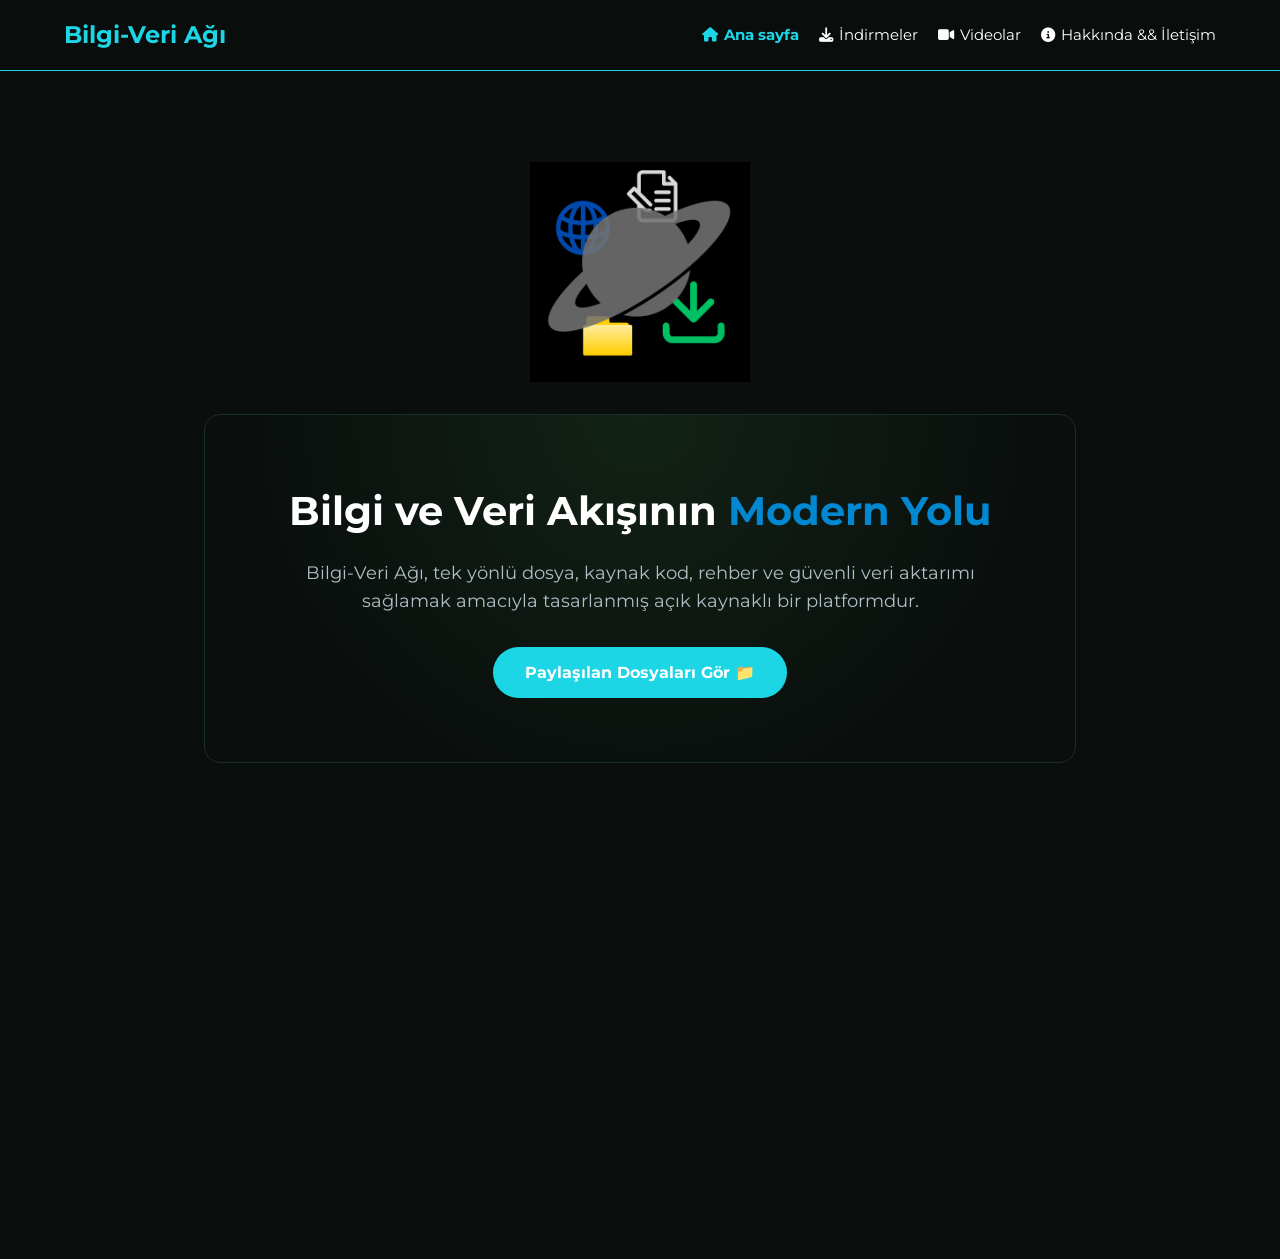
==== index.html @ def2b147 "Update index.html" ====
<!DOCTYPE html>
<html lang="tr">
<head>
    <meta charset="UTF-8">
    <meta name="viewport" content="width=device-width, initial-scale=1.0">
    <title>Bilgi-Veri Ağı - Ana Sayfa</title>
    
    <link rel="stylesheet" href="https://cdnjs.cloudflare.com/ajax/libs/font-awesome/6.5.1/css/all.min.css">
    <link rel="stylesheet" href="https://fonts.googleapis.com/css2?family=Montserrat:wght@400;700&display=swap">
    
    <style>
        :root {
            --bg-color: #0a0f0d;
            --card-bg: #121a16;
            --primary: #1CD6E6;
            --secondary: #0288d1;
            --text-main: #ffffff;
            --text-dim: #b0bec5;
            --transition: all 0.4s ease;
        }

        * { margin: 0; padding: 0; box-sizing: border-box; }

        body {
            font-family: 'Montserrat', sans-serif;
            background-color: var(--bg-color);
            color: var(--text-main);
            line-height: 1.6;
            overflow-x: hidden;
        }

        nav {
            background: rgba(10, 15, 13, 0.95);
            padding: 1rem 5%;
            display: flex;
            justify-content: space-between;
            align-items: center;
            position: fixed;
            width: 100%;
            top: 0;
            z-index: 1000;
            border-bottom: 1px solid var(--primary);
        }

        .logo { font-weight: 700; font-size: 1.5rem; color: var(--primary); }

        .nav-links { display: flex; list-style: none; }
        .nav-links li { margin-left: 20px; } /* Boşluğu biraz kıstık */
        
        .nav-links a {
            text-decoration: none;
            color: var(--text-main);
            font-weight: 400;
            transition: var(--transition);
            display: flex;
            align-items: center;
            font-size: 0.95rem; /* Yazı boyutunu biraz küçülttük */
        }
        
        .nav-links a i { margin-right: 6px; font-size: 0.9rem; }

        .nav-links a:hover { color: var(--secondary); }
        .nav-links .active-link { color: var(--primary); font-weight: 700; }

        .hamburger { display: none; cursor: pointer; font-size: 1.8rem; }

        main { margin-top: 130px; padding: 2rem 5%; max-width: 1000px; margin-left: auto; margin-right: auto; }

        .brand-logo-wrapper {
            display: flex;
            justify-content: center;
            align-items: center;
            margin-bottom: 2rem;
            width: 100%;
        }

        .brand-logo-img { max-width: 220px; height: auto; }

        .hero {
            text-align: center;
            padding: 4rem 2rem;
            background: radial-gradient(circle at top, #122216 0%, var(--bg-color) 70%);
            border-radius: 16px;
            border: 1px solid #1a2e23;
            margin-bottom: 3rem;
        }

        .hero h1 { font-size: 2.5rem; font-weight: 700; color: var(--text-main); margin-bottom: 1rem; }
        .hero h1 span { color: var(--secondary); }

        .hero p { font-size: 1.1rem; color: var(--text-dim); max-width: 700px; margin: 0 auto 2rem auto; }

        .btn-primary {
            display: inline-block;
            background: var(--primary);
            color: white;
            padding: 0.8rem 2rem;
            border-radius: 30px;
            text-decoration: none;
            font-weight: 700;
            transition: var(--transition);
        }
        
        .btn-primary:hover {
            background: transparent;
            border: 1px solid var(--secondary);
            color: var(--secondary);
        }

        .features-grid {
            display: grid;
            grid-template-columns: repeat(auto-fit, minmax(280px, 1fr));
            gap: 2rem;
        }

        .feature-card { background: var(--card-bg); padding: 2rem; border-radius: 12px; border: 1px solid #1a2e23; }
        .feature-card h3 { color: var(--primary); margin-bottom: 0.8rem; }
        .feature-card p { color: var(--text-dim); }

        @media (max-width: 768px) {
            .nav-links {
                display: none;
                flex-direction: column;
                position: absolute;
                top: 100%; left: 0; width: 100%;
                background: var(--bg-color);
                padding: 2rem;
            }
            .nav-links.active { display: flex; }
            .nav-links li { margin: 1rem 0; }
            .hamburger { display: block; }
        }
    </style>
</head>
<body>

    <nav>
        <div class="logo">Bilgi-Veri Ağı</div>
        <div class="hamburger" id="hamburger">☰</div>
        <ul class="nav-links" id="nav-links">
            <li><a href="index.html" class="active-link"><i class="fa-solid fa-house"></i> Ana sayfa</a></li>
            <li><a href="indir.html"><i class="fa-solid fa-download"></i> İndirmeler</a></li>
            <li><a href="videolar.html"><i class="fa-solid fa-video"></i> Videolar</a></li>
            <li><a href="iletisim.html"><i class="fa-solid fa-circle-info"></i> Hakkında && İletişim</a></li>
        </ul>
    </nav>

    <main>
        <div class="brand-logo-wrapper">
            <img src="logo.png" alt="Bilgi-Veri Ağı" class="brand-logo-img">
        </div>

        <section class="hero">
            <h1>Bilgi ve Veri Akışının <span>Modern Yolu</span></h1>
            <p>Bilgi-Veri Ağı, tek yönlü dosya, kaynak kod, rehber ve güvenli veri aktarımı sağlamak amacıyla tasarlanmış açık kaynaklı bir platformdur.</p>
            <a href="indir.html" class="btn-primary">Paylaşılan Dosyaları Gör 📁</a>
        </section>

        <div class="features-grid">
            <div class="feature-card">
                <h3>⚡ Hızlı Erişim</h3>
                <p>İhtiyacınız olan dosyalara doğrudan ve kesintisiz bir şekilde ulaşın.</p>
            </div>
            <div class="feature-card">
                <h3>🎨 Modern Arayüz</h3>
                <p>Göz yormayan koyu yeşil tonları ve modern tasarım.</p>
            </div>
            <div class="feature-card">
                <h3>🔒 Güvenli Paylaşım</h3>
                <p>Paylaşılan tüm varlıklar güvenlik taramasından geçirilir.</p>
            </div>
        </div>
    </main>

    <script src="main.js"></script>
</body>
</html>
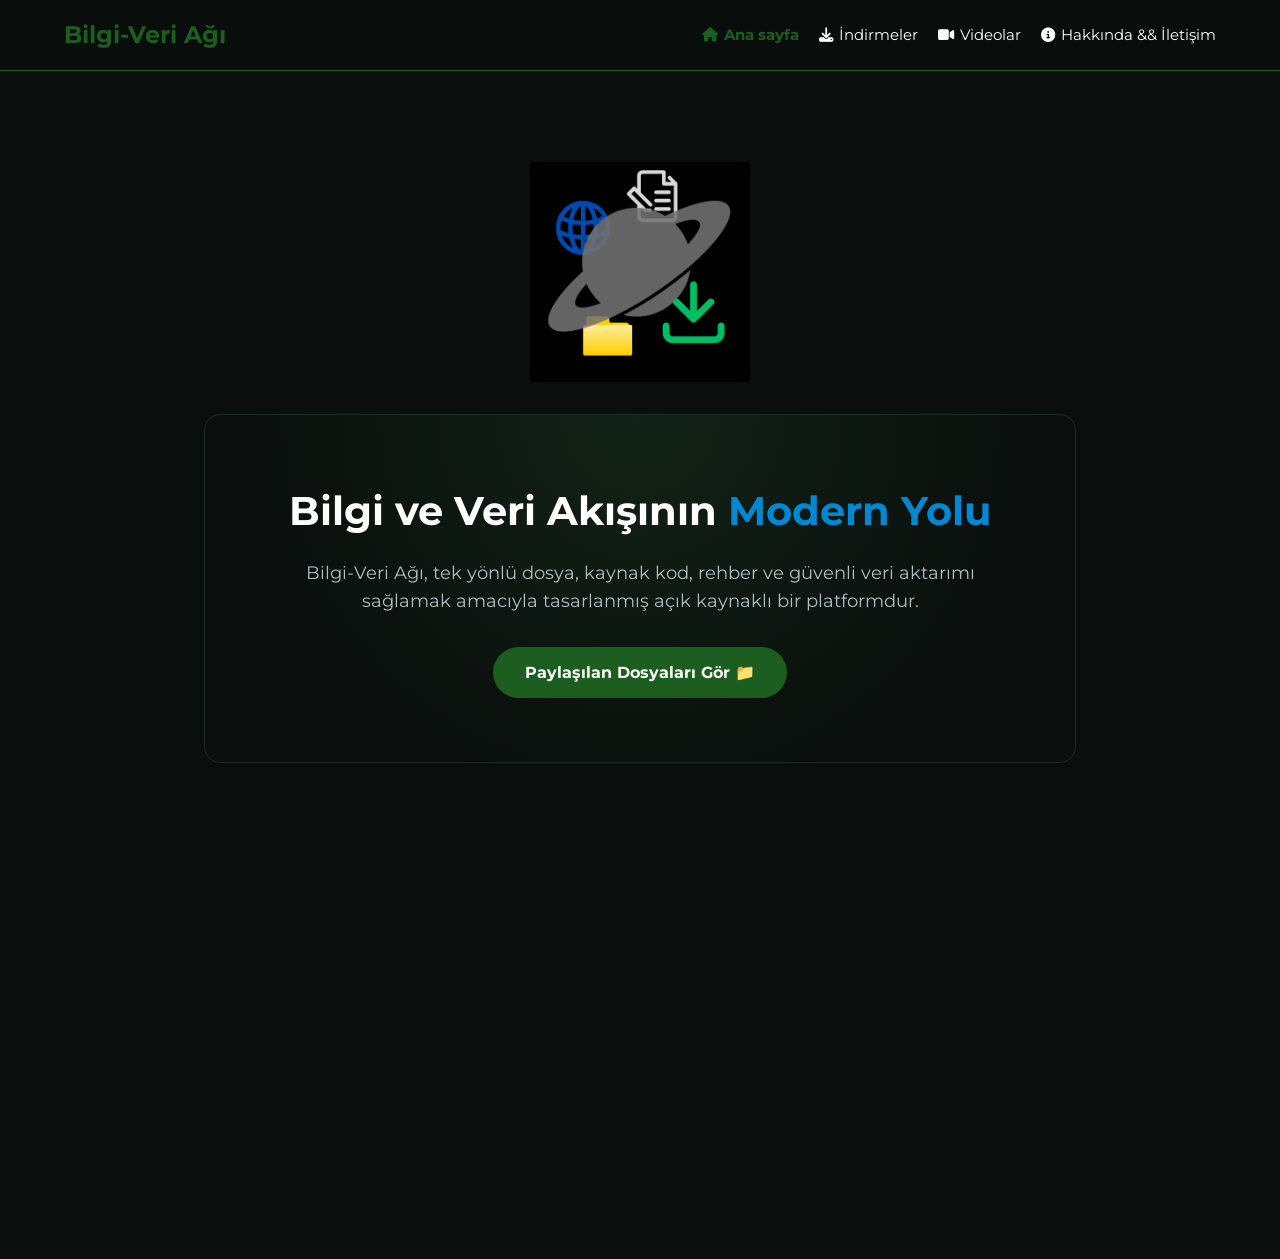
==== commit fc5d5807: "Update index.html" ====
--- a/index.html
+++ b/index.html
@@ -12,7 +12,7 @@
         :root {
             --bg-color: #0a0f0d;
             --card-bg: #121a16;
-            --primary: #1CD6E6;
+            --primary: #1b5e20;
             --secondary: #0288d1;
             --text-main: #ffffff;
             --text-dim: #b0bec5;
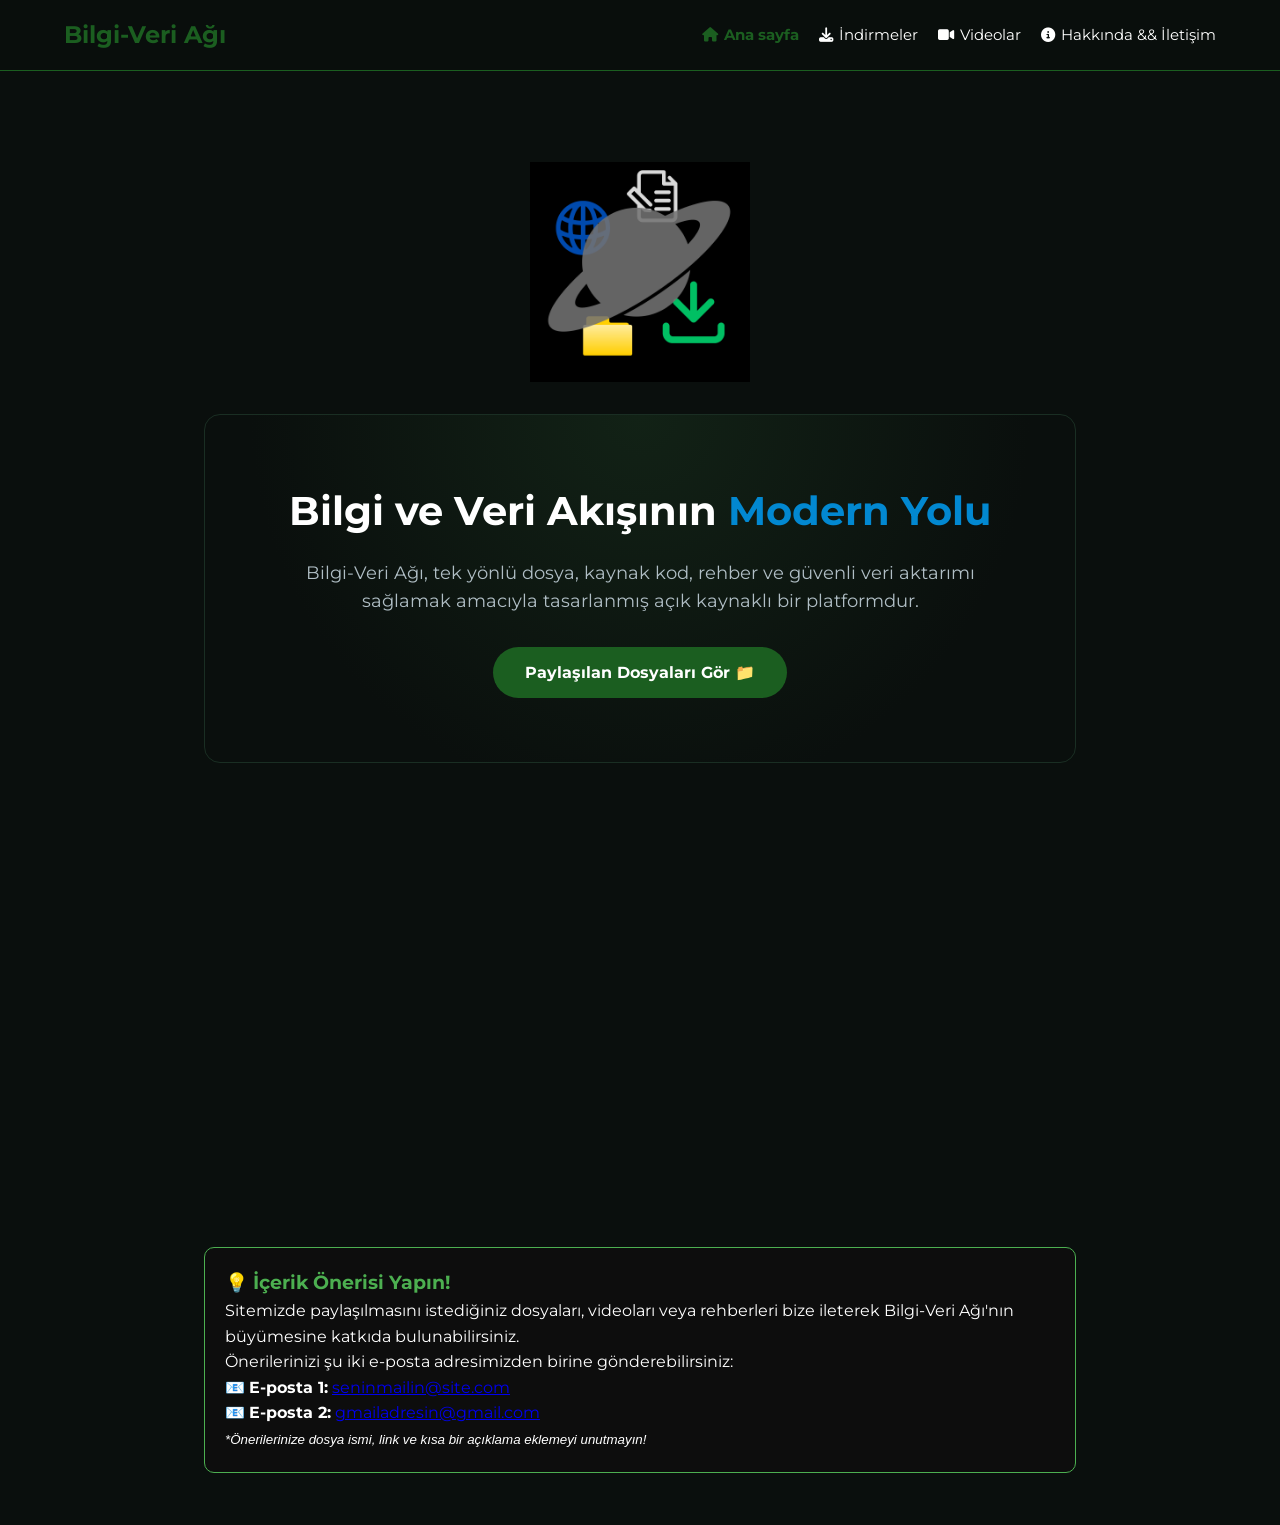
==== commit 15632728: "Update index.html" ====
--- a/index.html
+++ b/index.html
@@ -170,6 +170,19 @@
                 <p>Paylaşılan tüm varlıklar güvenlik taramasından geçirilir.</p>
             </div>
         </div>
+        
+        <!-- Öneri Duyurusu Alanı -->
+<div class="oneri-duyuru" style="border: 1px solid #4CAF50; padding: 20px; border-radius: 10px; background: #0d0d0d; margin: 20px 0;">
+    <h3 style="color: #4CAF50;">💡 İçerik Önerisi Yapın!</h3>
+    <p>Sitemizde paylaşılmasını istediğiniz dosyaları, videoları veya rehberleri bize ileterek Bilgi-Veri Ağı'nın büyümesine katkıda bulunabilirsiniz.</p>
+    <p>Önerilerinizi şu iki e-posta adresimizden birine gönderebilirsiniz:</p>
+    <ul style="list-style: none; padding: 0;">
+        <li>📧 <strong>E-posta 1:</strong> <a href="mailto:seninmailin@site.com">seninmailin@site.com</a></li>
+        <li>📧 <strong>E-posta 2:</strong> <a href="mailto:gmailadresin@gmail.com">gmailadresin@gmail.com</a></li>
+    </ul>
+    <p><small><em>*Önerilerinize dosya ismi, link ve kısa bir açıklama eklemeyi unutmayın!</em></small></p>
+</div>
+        
     </main>
 
     <script src="main.js"></script>
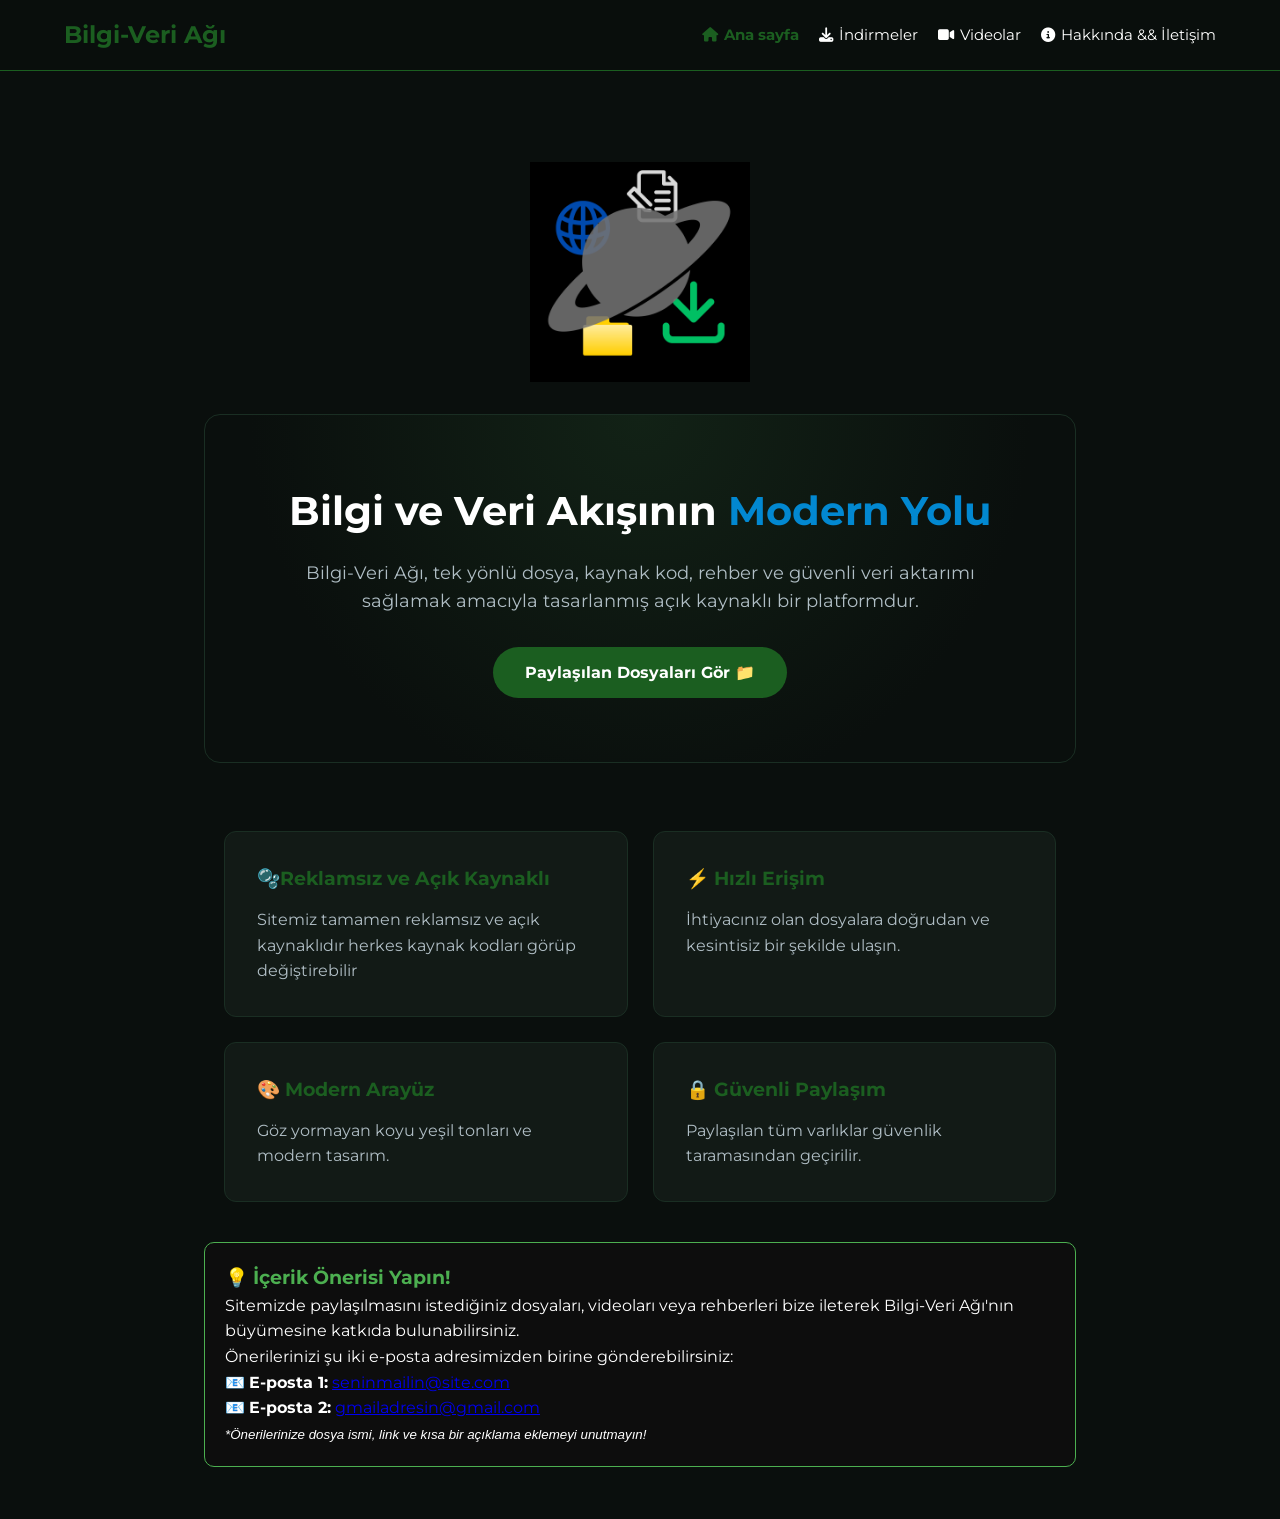
==== commit ed3e1c03: "Update index.html" ====
--- a/index.html
+++ b/index.html
@@ -158,6 +158,10 @@
 
         <div class="features-grid">
             <div class="feature-card">
+                <h3>🫧Reklamsız ve Açık Kaynaklı</h3>
+                <p>Sitemiz tamamen reklamsız ve açık kaynaklıdır herkes kaynak kodları görüp değiştirebilir</p>
+            </div>
+            <div class="feature-card">
                 <h3>⚡ Hızlı Erişim</h3>
                 <p>İhtiyacınız olan dosyalara doğrudan ve kesintisiz bir şekilde ulaşın.</p>
             </div>
@@ -171,8 +175,7 @@
             </div>
         </div>
         
-        <!-- Öneri Duyurusu Alanı -->
-<div class="oneri-duyuru" style="border: 1px solid #4CAF50; padding: 20px; border-radius: 10px; background: #0d0d0d; margin: 20px 0;">
+        <div class="oneri-duyuru" style="border: 1px solid #4CAF50; padding: 20px; border-radius: 10px; background: #0d0d0d; margin: 20px 0;">
     <h3 style="color: #4CAF50;">💡 İçerik Önerisi Yapın!</h3>
     <p>Sitemizde paylaşılmasını istediğiniz dosyaları, videoları veya rehberleri bize ileterek Bilgi-Veri Ağı'nın büyümesine katkıda bulunabilirsiniz.</p>
     <p>Önerilerinizi şu iki e-posta adresimizden birine gönderebilirsiniz:</p>
@@ -181,7 +184,7 @@
         <li>📧 <strong>E-posta 2:</strong> <a href="mailto:gmailadresin@gmail.com">gmailadresin@gmail.com</a></li>
     </ul>
     <p><small><em>*Önerilerinize dosya ismi, link ve kısa bir açıklama eklemeyi unutmayın!</em></small></p>
-</div>
+        </div>
         
     </main>
 
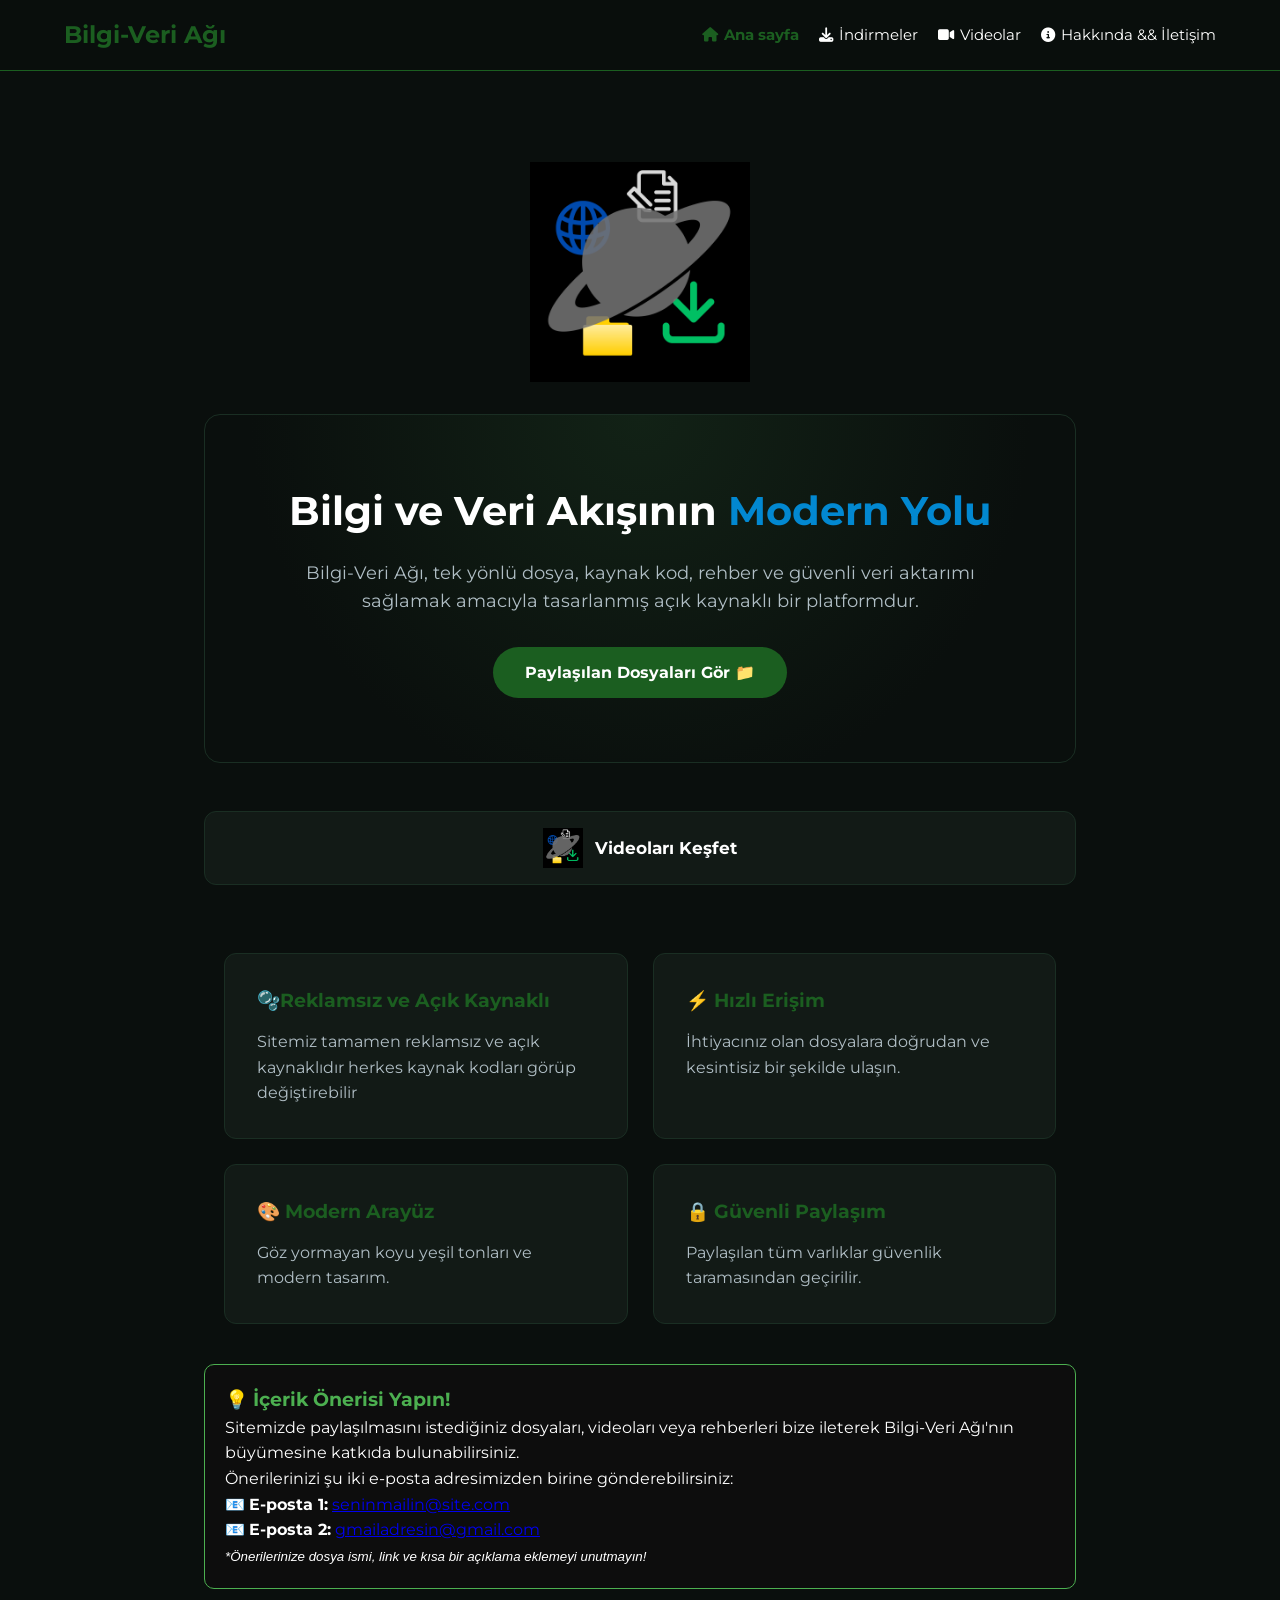
==== commit d206388c: "Update index.html" ====
--- a/index.html
+++ b/index.html
@@ -107,6 +107,37 @@
             color: var(--secondary);
         }
 
+        .mini-logo-link {
+            display: flex;
+            align-items: center;
+            justify-content: center;
+            gap: 12px;
+            text-decoration: none;
+            background: var(--card-bg);
+            border: 1px solid #1a2e23;
+            border-radius: 12px;
+            padding: 1rem;
+            margin-bottom: 3rem;
+            transition: var(--transition);
+        }
+
+        .mini-logo-link:hover {
+            border-color: var(--secondary);
+            background: #16211c;
+        }
+
+        .mini-logo-img {
+            width: 40px;
+            height: 40px;
+            object-fit: contain;
+        }
+
+        .mini-logo-link span {
+            color: var(--text-main);
+            font-weight: 700;
+            font-size: 1.05rem;
+        }
+
         .features-grid {
             display: grid;
             grid-template-columns: repeat(auto-fit, minmax(280px, 1fr));
@@ -156,6 +187,11 @@
             <a href="indir.html" class="btn-primary">Paylaşılan Dosyaları Gör 📁</a>
         </section>
 
+        <a href="videolar.html" class="mini-logo-link">
+            <img src="logo.png" alt="Videolar" class="mini-logo-img">
+            <span>Videoları Keşfet</span>
+        </a>
+
         <div class="features-grid">
             <div class="feature-card">
                 <h3>🫧Reklamsız ve Açık Kaynaklı</h3>
@@ -180,7 +216,7 @@
     <p>Sitemizde paylaşılmasını istediğiniz dosyaları, videoları veya rehberleri bize ileterek Bilgi-Veri Ağı'nın büyümesine katkıda bulunabilirsiniz.</p>
     <p>Önerilerinizi şu iki e-posta adresimizden birine gönderebilirsiniz:</p>
     <ul style="list-style: none; padding: 0;">
-        <li>📧 <strong>E-posta 1:</strong> <a href="mailto:seninmailin@site.com">seninmailin@site.com</a></li>
+        <li>📧 <strong>E-posta 1:</strong> <a href="mailto:bilgiveriagi1@gmail.com">seninmailin@site.com</a></li>
         <li>📧 <strong>E-posta 2:</strong> <a href="mailto:gmailadresin@gmail.com">gmailadresin@gmail.com</a></li>
     </ul>
     <p><small><em>*Önerilerinize dosya ismi, link ve kısa bir açıklama eklemeyi unutmayın!</em></small></p>
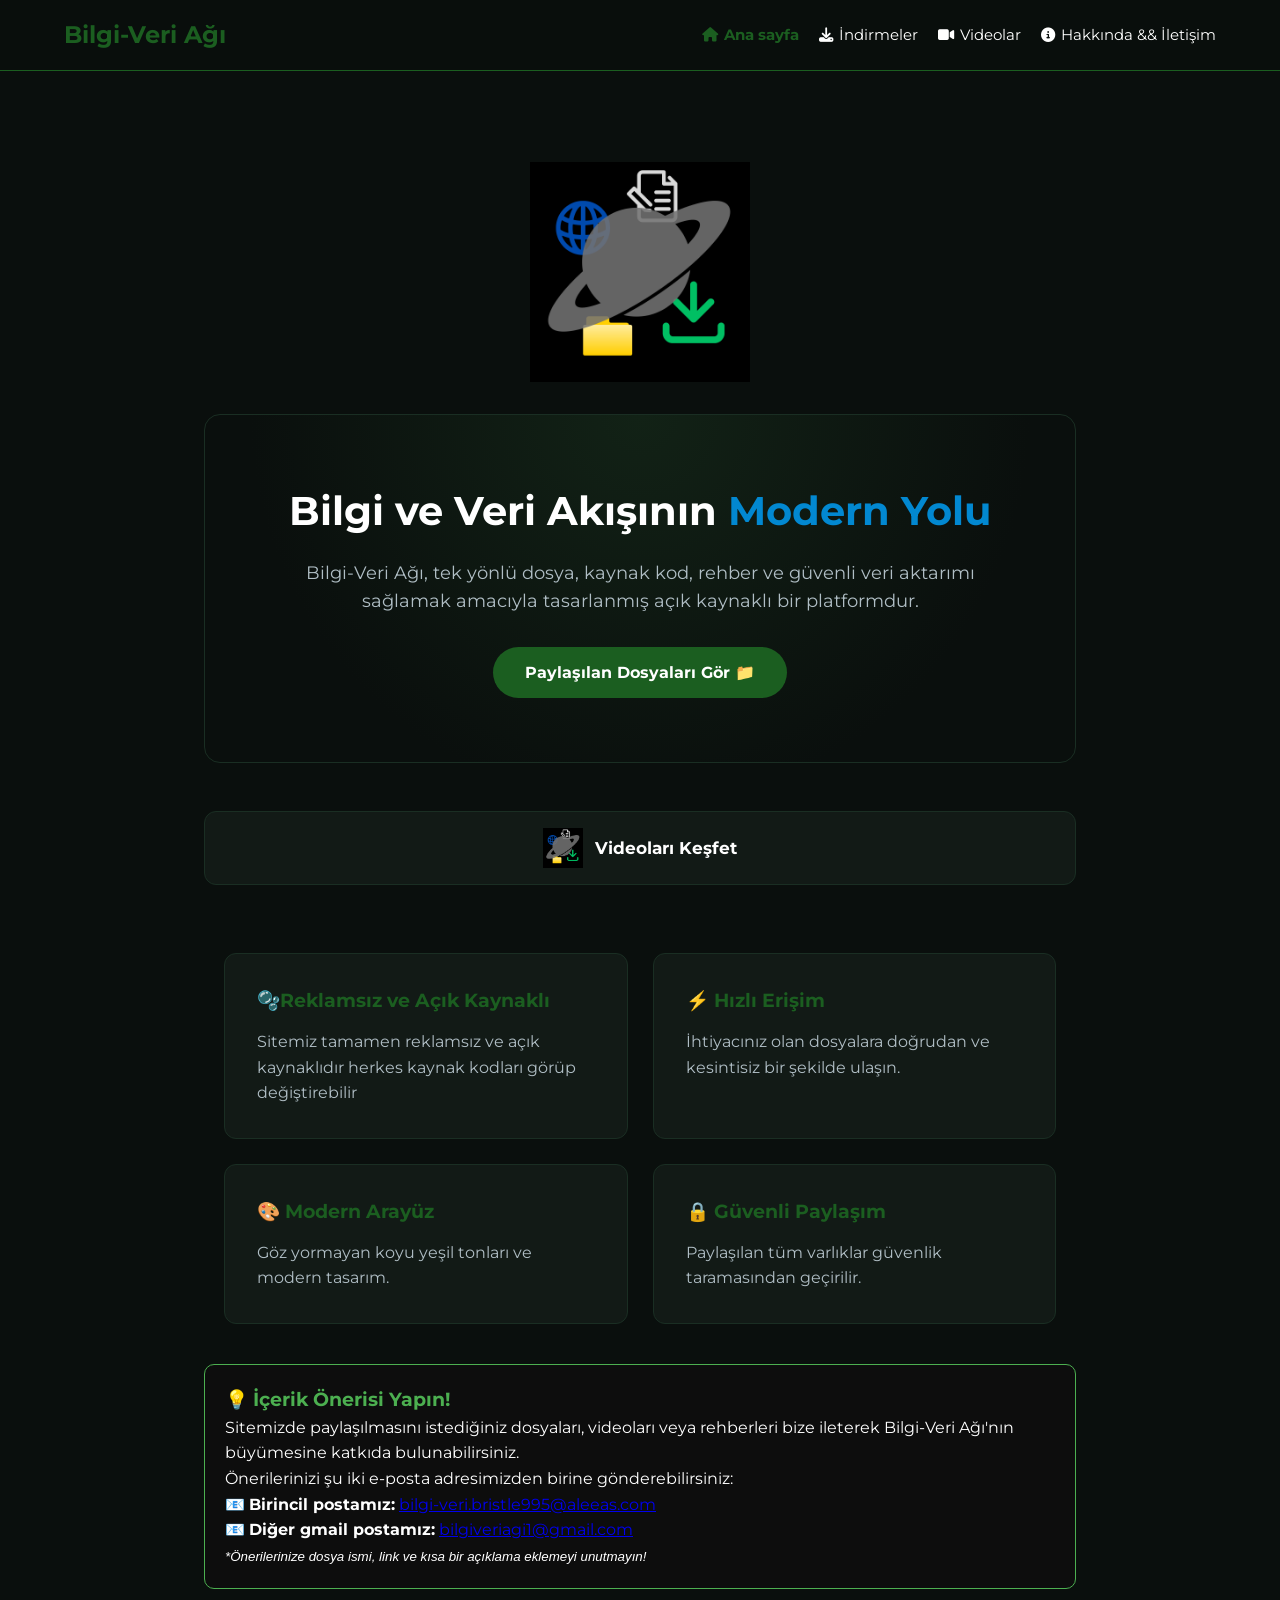
==== commit 00d8b94c: "Update index.html" ====
--- a/index.html
+++ b/index.html
@@ -216,8 +216,8 @@
     <p>Sitemizde paylaşılmasını istediğiniz dosyaları, videoları veya rehberleri bize ileterek Bilgi-Veri Ağı'nın büyümesine katkıda bulunabilirsiniz.</p>
     <p>Önerilerinizi şu iki e-posta adresimizden birine gönderebilirsiniz:</p>
     <ul style="list-style: none; padding: 0;">
-        <li>📧 <strong>E-posta 1:</strong> <a href="mailto:bilgiveriagi1@gmail.com">seninmailin@site.com</a></li>
-        <li>📧 <strong>E-posta 2:</strong> <a href="mailto:gmailadresin@gmail.com">gmailadresin@gmail.com</a></li>
+        <li>📧 <strong>Birincil postamız:</strong> <a href="mailto:bilgi-veri.bristle995@aleeas.com">bilgi-veri.bristle995@aleeas.com</a></li>
+        <li>📧 <strong>Diğer gmail postamız:</strong> <a href="mailto:bilgiveriagi1@gmail.com">bilgiveriagi1@gmail.com</a></li>
     </ul>
     <p><small><em>*Önerilerinize dosya ismi, link ve kısa bir açıklama eklemeyi unutmayın!</em></small></p>
         </div>
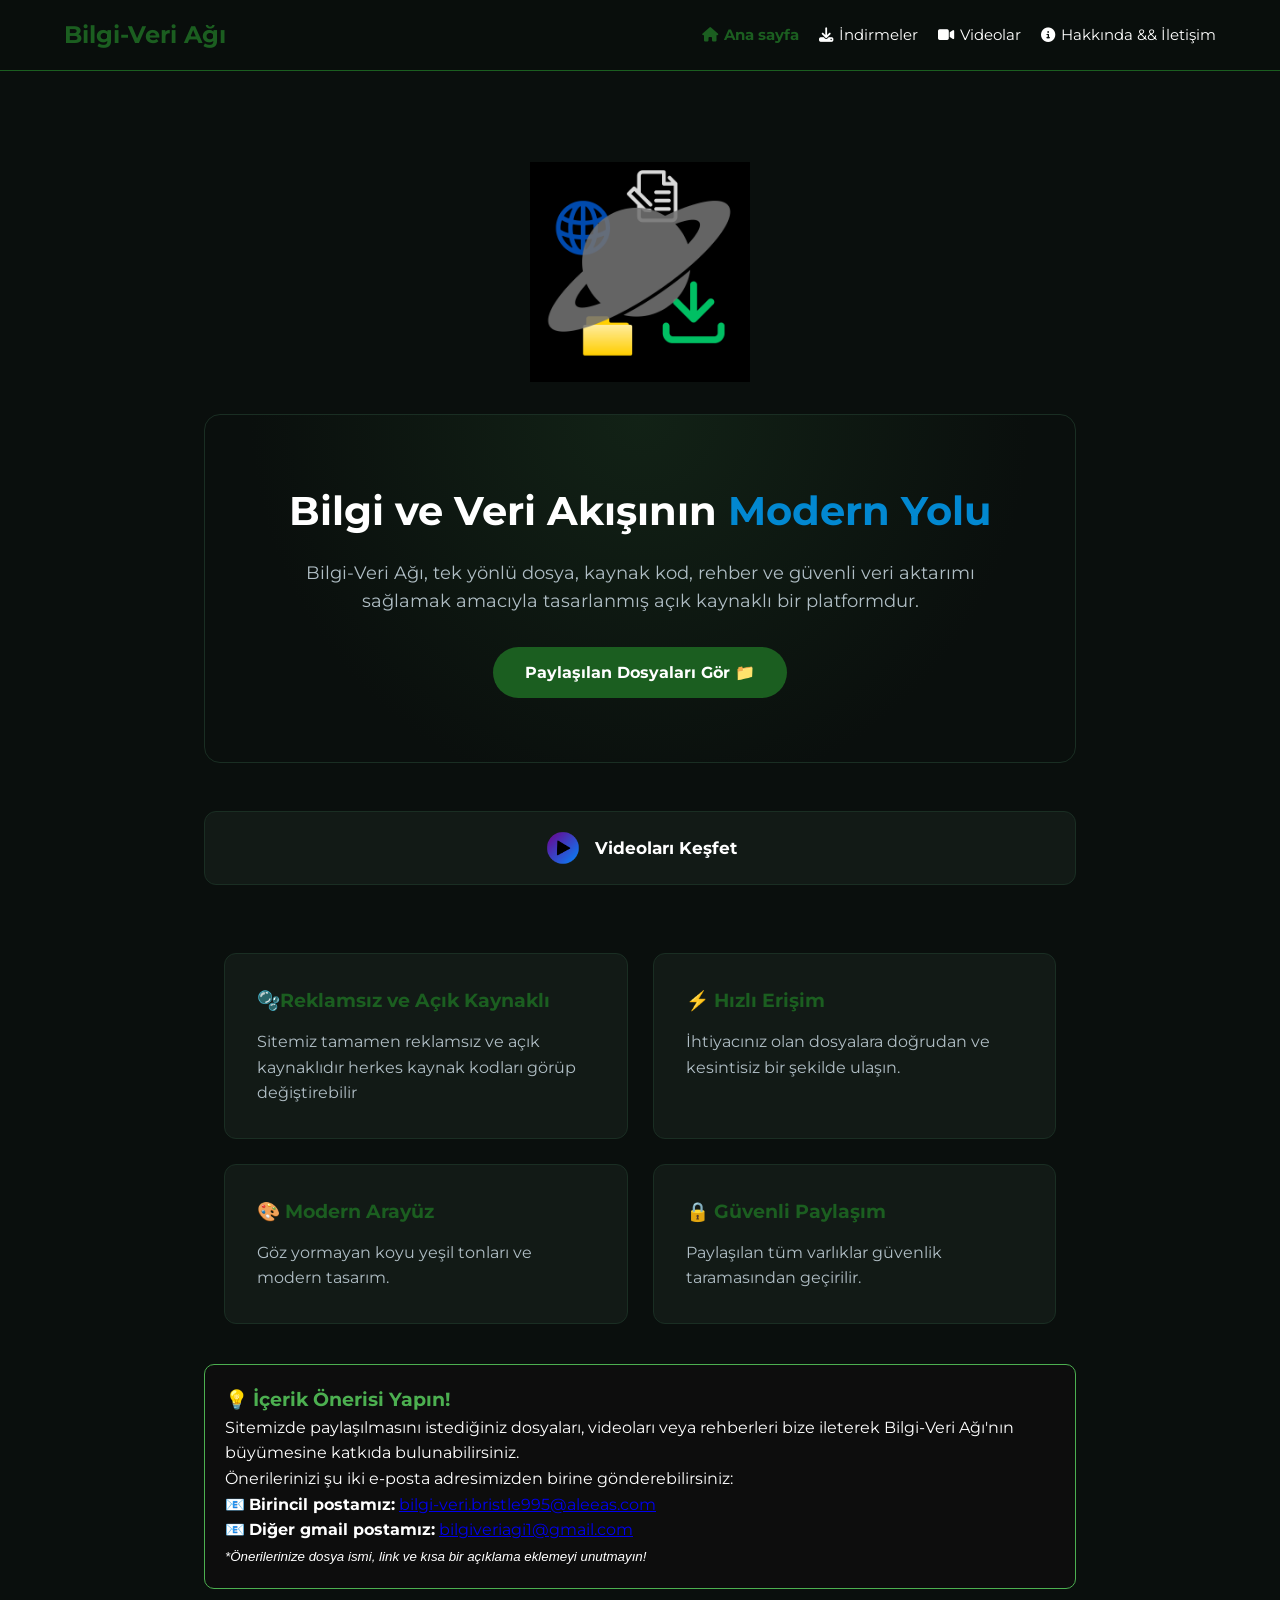
==== commit e3051680: "Update index.html" ====
--- a/index.html
+++ b/index.html
@@ -188,7 +188,7 @@
         </section>
 
         <a href="videolar.html" class="mini-logo-link">
-            <img src="logo.png" alt="Videolar" class="mini-logo-img">
+            <img src="video.png" alt="Videolar" class="mini-logo-img">
             <span>Videoları Keşfet</span>
         </a>
 
